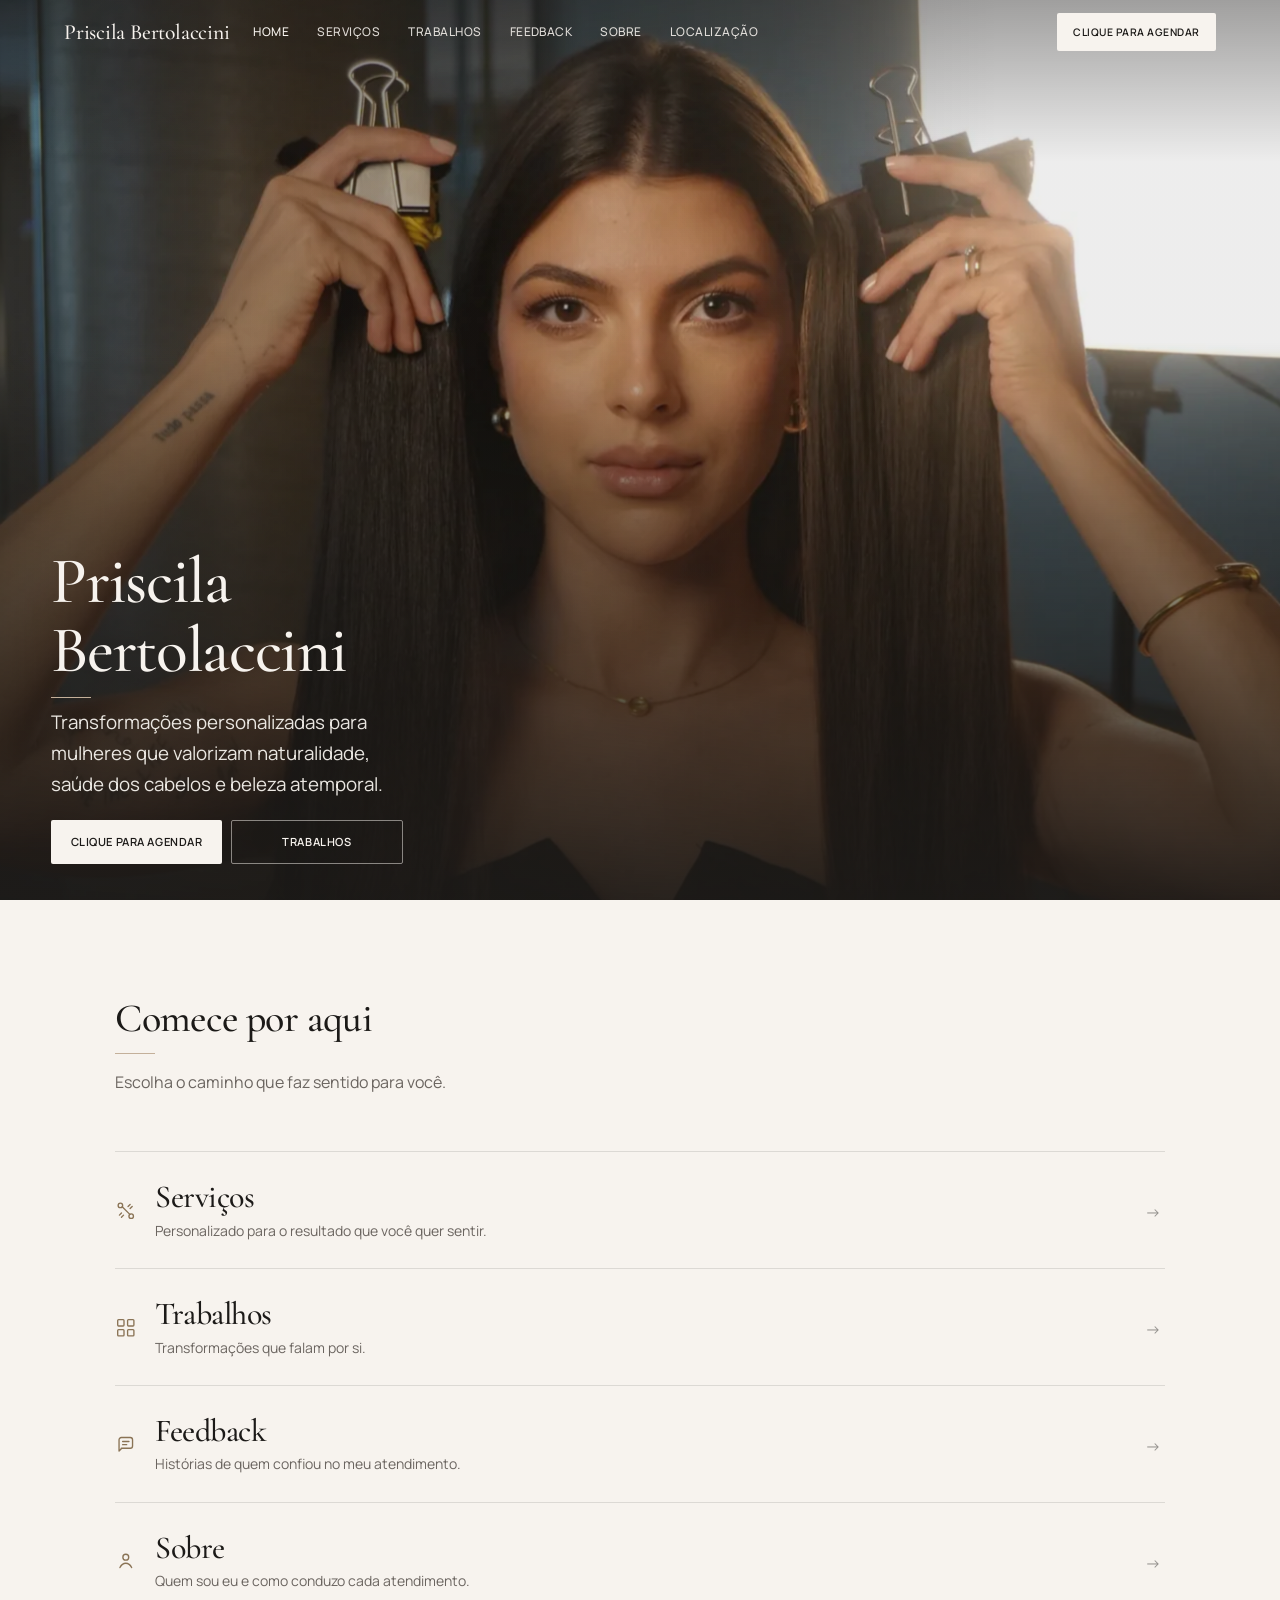
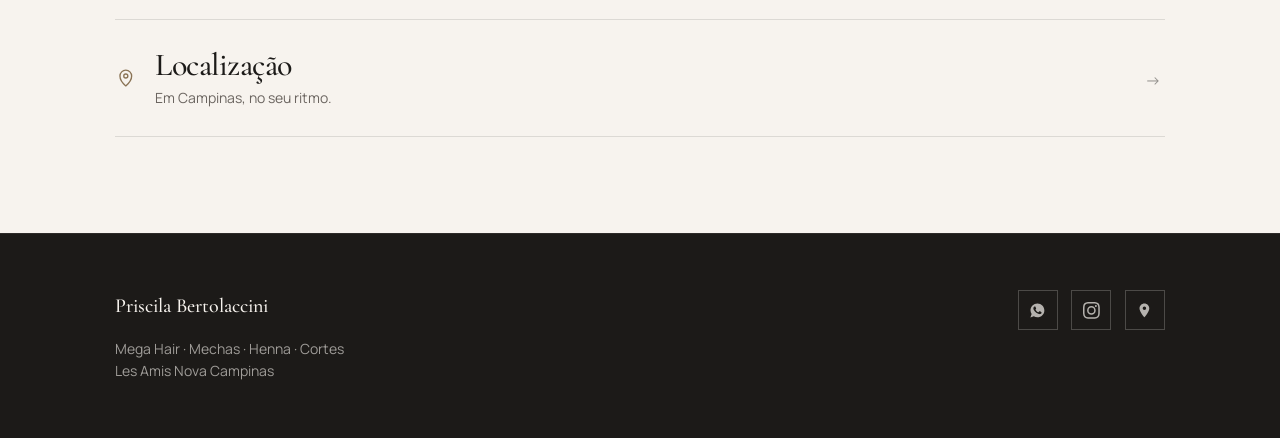
==== index.html @ c40d182e "Set Trabalhos explore blurb to Transformacoes que falam por si. Co-authored-by: Cursor <cursoragent@" ====
<!DOCTYPE html>
<html lang="pt-BR">
<head>
  <meta charset="UTF-8" />
  <meta name="viewport" content="width=device-width, initial-scale=1.0" />
  <meta name="google-site-verification" content="aFSwoDDn1SDVIHru1ryCBOdbux5xeucaDiKM4DLMMjE" />
  <script async src="https://www.googletagmanager.com/gtag/js?id=G-Q21BVTZ1GJ"></script>
  <script>
    window.dataLayer = window.dataLayer || [];
    function gtag(){dataLayer.push(arguments);}
    gtag('js', new Date());
    gtag('config', 'G-Q21BVTZ1GJ');
  </script>
  <script>
    !function(f,b,e,v,n,t,s){if(f.fbq)return;n=f.fbq=function(){n.callMethod?
    n.callMethod.apply(n,arguments):n.queue.push(arguments)};if(!f._fbq)f._fbq=n;
    n.push=n;n.loaded=!0;n.version='2.0';n.queue=[];t=b.createElement(e);t.async=!0;
    t.src=v;s=b.getElementsByTagName(e)[0];s.parentNode.insertBefore(t,s)}(window,document,'script',
    'https://connect.facebook.net/en_US/fbevents.js');
    fbq('init','1248965447324084');fbq('track','PageView');
  </script>
  <noscript><img height="1" width="1" style="display:none" src="https://www.facebook.com/tr?id=1248965447324084&amp;ev=PageView&amp;noscript=1" alt="" /></noscript>
  <title>Priscila Bertolaccini | Mega Hair e Mechas em Campinas</title>
  <meta name="description" content="Especialista em Mega Hair, mechas e camuflagem de branco no Les Amis Nova Campinas. Agende sua avaliação." />
  <link rel="canonical" href="https://pribertolaccini.com.br/" />
  <meta name="theme-color" content="#F7F3EE" />
  <link rel="icon" type="image/webp" href="assets/favicon.webp" />
  <meta property="og:type" content="website" />
  <meta property="og:url" content="https://pribertolaccini.com.br/" />
  <meta property="og:title" content="Priscila Bertolaccini | Mega Hair e Mechas em Campinas" />
  <meta property="og:description" content="Especialista em Mega Hair, mechas e camuflagem de branco no Les Amis Nova Campinas. Agende sua avaliação." />
  <meta property="og:image" content="https://pribertolaccini.com.br/assets/img/hero-mega.webp" />
  <meta name="twitter:card" content="summary_large_image" />
  <meta name="twitter:title" content="Priscila Bertolaccini | Mega Hair e Mechas em Campinas" />
  <meta name="twitter:image" content="https://pribertolaccini.com.br/assets/img/hero-mega.webp" />
  <link rel="preconnect" href="https://fonts.googleapis.com" />
  <link rel="preconnect" href="https://fonts.gstatic.com" crossorigin />
  <link href="https://fonts.googleapis.com/css2?family=Cormorant+Garamond:ital,wght@0,400;0,500;0,600;1,400&amp;family=Manrope:wght@400;500;600&amp;display=swap" rel="stylesheet" />
  <link rel="stylesheet" href="assets/css/site.css?v=1790013357" />
    <script type="application/ld+json">
  {
    "@context": "https://schema.org",
    "@type": "HairSalon",
    "name": "Priscila Bertolaccini",
    "image": "https://pribertolaccini.com.br/assets/img/hero-mega.webp",
    "url": "https://pribertolaccini.com.br/",
    "telephone": "+5535998171030",
    "address": {
      "@type": "PostalAddress",
      "streetAddress": "Les Amis Nova Campinas",
      "addressLocality": "Campinas",
      "addressRegion": "SP",
      "addressCountry": "BR"
    },
    "sameAs": ["https://www.instagram.com/prisbertolaccini/"],
    "hasOfferCatalog": {
      "@type": "OfferCatalog",
      "name": "Serviços",
      "itemListElement": [
        {"@type": "Offer", "itemOffered": {"@type": "Service", "name": "Mega Hair"}},
        {"@type": "Offer", "itemOffered": {"@type": "Service", "name": "Mechas"}},
        {"@type": "Offer", "itemOffered": {"@type": "Service", "name": "Henna e camuflagem de branco"}},
        {"@type": "Offer", "itemOffered": {"@type": "Service", "name": "Cortes"}}
      ]
    }
  }
  </script>
</head>
<body>
  <header class="site-header" data-site-header>
    <div class="site-header__inner">
      <a class="site-header__brand" href="">Priscila Bertolaccini</a>
      <nav class="site-header__nav" aria-label="Principal">
        <a href="" aria-current="page">Home</a>
        <a href="servicos/">Serviços</a>
        <a href="trabalhos/">Trabalhos</a>
        <a href="#feedback">Feedback</a>
        <a href="sobre/">Sobre</a>
        <a href="salao-contato/">Localização</a>
      </nav>
      <div class="site-header__actions">
        <a class="btn btn-primary site-header__cta" href="https://wa.me/5535998171030?text=Ol%C3%A1%20Priscila%2C%20vim%20pelo%20site%20e%20quero%20agendar%20um%20hor%C3%A1rio%20no%20Les%20Amis." data-cta="whatsapp" target="_blank" rel="noopener">Clique para agendar</a>
        <button type="button" class="site-header__toggle" data-nav-toggle aria-expanded="false" aria-controls="nav-drawer" aria-label="Abrir menu">
          <span></span><span></span>
        </button>
      </div>
    </div>
  </header>

  <div class="nav-drawer" id="nav-drawer" data-nav-drawer>
    <div class="nav-drawer__backdrop" data-nav-overlay></div>
    <div class="nav-drawer__panel" role="dialog" aria-label="Menu">
      <button type="button" class="nav-drawer__close" data-nav-overlay aria-label="Fechar menu">
        <span aria-hidden="true"></span>
        <span aria-hidden="true"></span>
      </button>
      <nav class="nav-drawer__list" aria-label="Mobile">
      <a href="" aria-current="page" data-nav-overlay>Home</a>
      <a href="servicos/" data-nav-overlay>Serviços</a>
      <a href="trabalhos/" data-nav-overlay>Trabalhos</a>
      <a href="#feedback" data-nav-overlay>Feedback</a>
      <a href="sobre/" data-nav-overlay>Sobre</a>
      <a href="salao-contato/" data-nav-overlay>Localização</a>
      </nav>
      <div class="nav-drawer__cta">
        <a class="btn btn-primary" href="https://wa.me/5535998171030?text=Ol%C3%A1%20Priscila%2C%20vim%20pelo%20site%20e%20quero%20agendar%20um%20hor%C3%A1rio%20no%20Les%20Amis." data-cta="whatsapp" target="_blank" rel="noopener">Clique para agendar</a>
      </div>
    </div>
  </div>

  <main>

    <section class="hero" data-variant="mega" aria-label="Abertura">
      <div class="hero-media">
        <img src="assets/img/hero-mega.webp" alt="Priscila Bertolaccini com mega hair" width="1333" height="1999" fetchpriority="high" />
      </div>
      <div class="hero-overlay" aria-hidden="true"></div>
      <div class="hero-content">
        <h1 class="brand">Priscila Bertolaccini<span aria-hidden="true"></span></h1>
        <p class="lede">Transformações personalizadas para mulheres que valorizam naturalidade, saúde dos cabelos e beleza atemporal.</p>
        <div class="ctas">
          <a class="btn btn-primary" href="https://wa.me/5535998171030?text=Ol%C3%A1%20Priscila%2C%20vim%20pelo%20site%20e%20quero%20agendar%20um%20hor%C3%A1rio%20no%20Les%20Amis." data-cta="whatsapp" target="_blank" rel="noopener">Clique para agendar</a>
          <a class="btn btn-ghost" href="trabalhos/">Trabalhos</a>
        </div>
      </div>
    </section>

    <section class="section" id="feedback" aria-label="Navegação">
      <div class="container">
        <div class="section-intro reveal">
          <h2>Comece por aqui</h2>
          <span class="brand-rule" aria-hidden="true"></span>
          <p>Escolha o caminho que faz sentido para você.</p>
        </div>
        <nav class="specialties home-nav" aria-label="Seções do site">
          <a class="specialty-row home-nav__row reveal" href="servicos/">
            <span class="home-nav__icon" aria-hidden="true">
              <svg viewBox="0 0 24 24" fill="none" stroke="currentColor" stroke-width="1.5" stroke-linecap="round" stroke-linejoin="round"><circle cx="6" cy="6" r="2.5"/><circle cx="18" cy="18" r="2.5"/><path d="M8 7.5 16.5 16M14.5 7.2l2.3-2.3M16.8 9.5l2.3-2.3M7.2 14.5l-2.3 2.3M9.5 16.8l-2.3 2.3"/></svg>
            </span>
            <div class="specialty-row__main">
              <span class="specialty-row__name">Serviços</span>
              <span class="specialty-row__desc">Personalizado para o resultado que você quer sentir.</span>
            </div>
            <span class="specialty-row__arrow" aria-hidden="true">→</span>
          </a>
          <a class="specialty-row home-nav__row reveal" href="trabalhos/">
            <span class="home-nav__icon" aria-hidden="true">
              <svg viewBox="0 0 24 24" fill="none" stroke="currentColor" stroke-width="1.5" stroke-linecap="round" stroke-linejoin="round"><rect x="3" y="3" width="7" height="7" rx="1"/><rect x="14" y="3" width="7" height="7" rx="1"/><rect x="3" y="14" width="7" height="7" rx="1"/><rect x="14" y="14" width="7" height="7" rx="1"/></svg>
            </span>
            <div class="specialty-row__main">
              <span class="specialty-row__name">Trabalhos</span>
              <span class="specialty-row__desc">Transformações que falam por si.</span>
            </div>
            <span class="specialty-row__arrow" aria-hidden="true">→</span>
          </a>
          <a class="specialty-row home-nav__row reveal" href="#feedback">
            <span class="home-nav__icon" aria-hidden="true">
              <svg viewBox="0 0 24 24" fill="none" stroke="currentColor" stroke-width="1.5" stroke-linecap="round" stroke-linejoin="round"><path d="M7 17.5 4.5 20V7.5A2.5 2.5 0 0 1 7 5h10a2.5 2.5 0 0 1 2.5 2.5v7A2.5 2.5 0 0 1 17 17H7z"/><path d="M8.5 9.5h7M8.5 13h4.5"/></svg>
            </span>
            <div class="specialty-row__main">
              <span class="specialty-row__name">Feedback</span>
              <span class="specialty-row__desc">Histórias de quem confiou no meu atendimento.</span>
            </div>
            <span class="specialty-row__arrow" aria-hidden="true">→</span>
          </a>
          <a class="specialty-row home-nav__row reveal" href="sobre/">
            <span class="home-nav__icon" aria-hidden="true">
              <svg viewBox="0 0 24 24" fill="none" stroke="currentColor" stroke-width="1.5" stroke-linecap="round" stroke-linejoin="round"><circle cx="12" cy="8" r="3.25"/><path d="M5.5 19.5c1.6-3.2 4-4.75 6.5-4.75s4.9 1.55 6.5 4.75"/></svg>
            </span>
            <div class="specialty-row__main">
              <span class="specialty-row__name">Sobre</span>
              <span class="specialty-row__desc">Quem sou eu e como conduzo cada atendimento.</span>
            </div>
            <span class="specialty-row__arrow" aria-hidden="true">→</span>
          </a>
          <a class="specialty-row home-nav__row reveal" href="salao-contato/">
            <span class="home-nav__icon" aria-hidden="true">
              <svg viewBox="0 0 24 24" fill="none" stroke="currentColor" stroke-width="1.5" stroke-linecap="round" stroke-linejoin="round"><path d="M12 21s6.5-5.4 6.5-11A6.5 6.5 0 0 0 5.5 10c0 5.6 6.5 11 6.5 11z"/><circle cx="12" cy="10" r="2.25"/></svg>
            </span>
            <div class="specialty-row__main">
              <span class="specialty-row__name">Localização</span>
              <span class="specialty-row__desc">Em Campinas, no seu ritmo.</span>
            </div>
            <span class="specialty-row__arrow" aria-hidden="true">→</span>
          </a>
        </nav>
      </div>
    </section>

  </main>

  <footer class="site-footer">
    <div class="container site-footer__inner">
      <div>
        <p class="site-footer__brand">Priscila Bertolaccini</p>
        <p class="site-footer__meta">Mega Hair · Mechas · Henna · Cortes<br />Les Amis Nova Campinas</p>
      </div>
      <div class="site-footer__links">
        <a class="site-footer__icon" href="https://wa.me/5535998171030?text=Ol%C3%A1%20Priscila%2C%20vim%20pelo%20site%20e%20quero%20agendar%20um%20hor%C3%A1rio%20no%20Les%20Amis." data-cta="whatsapp" target="_blank" rel="noopener" aria-label="WhatsApp">
          <svg viewBox="0 0 24 24" aria-hidden="true" focusable="false"><path fill="currentColor" d="M12.04 2C6.58 2 2.15 6.4 2.15 11.84c0 1.99.58 3.84 1.6 5.42L2 22l4.9-1.58a9.9 9.9 0 0 0 5.14 1.42h.01c5.46 0 9.89-4.4 9.89-9.84C21.94 6.4 17.5 2 12.04 2zm5.78 13.99c-.24.68-1.4 1.25-1.93 1.33-.5.08-1.13.11-1.82-.11-.42-.14-.96-.31-1.66-.61-2.92-1.26-4.82-4.2-4.97-4.39-.14-.2-1.18-1.57-1.18-3 0-1.42.74-2.12 1.01-2.41.26-.29.57-.36.76-.36h.55c.17 0 .41-.07.64.49.24.58.82 2 .89 2.14.07.14.12.31.02.5-.1.2-.14.32-.28.49-.14.17-.3.38-.42.51-.14.14-.29.29-.12.56.17.28.74 1.22 1.59 1.98 1.1.98 2.02 1.28 2.3 1.42.28.14.45.12.61-.07.17-.2.71-.82.9-1.1.19-.28.38-.23.64-.14.26.1 1.66.78 1.95.92.28.14.47.21.54.33.07.12.07.68-.17 1.36z"/></svg>
        </a>
        <a class="site-footer__icon" href="https://www.instagram.com/prisbertolaccini/" target="_blank" rel="noopener" aria-label="Instagram">
          <svg viewBox="0 0 24 24" aria-hidden="true" focusable="false"><path fill="currentColor" d="M12 2.16c3.2 0 3.58.01 4.85.07 3.25.15 4.77 1.69 4.92 4.92.06 1.27.07 1.65.07 4.85s-.01 3.58-.07 4.85c-.15 3.23-1.66 4.77-4.92 4.92-1.27.06-1.65.07-4.85.07s-3.58-.01-4.85-.07c-3.26-.15-4.77-1.7-4.92-4.92-.06-1.27-.07-1.65-.07-4.85s.01-3.58.07-4.85C2.38 3.92 3.9 2.38 7.15 2.23 8.42 2.17 8.8 2.16 12 2.16M12 0C8.74 0 8.33.01 7.05.07 2.7.27.27 2.69.07 7.05.01 8.33 0 8.74 0 12s.01 3.67.07 4.95c.2 4.36 2.62 6.78 6.98 6.98C8.33 23.99 8.74 24 12 24s3.67-.01 4.95-.07c4.35-.2 6.78-2.62 6.98-6.98.06-1.28.07-1.69.07-4.95s-.01-3.67-.07-4.95C23.73 2.7 21.31.27 16.95.07 15.67.01 15.26 0 12 0zm0 5.84A6.16 6.16 0 1 0 18.16 12 6.16 6.16 0 0 0 12 5.84zM12 16a4 4 0 1 1 4-4 4 4 0 0 1-4 4zm6.41-11.85a1.44 1.44 0 1 0 1.44 1.44 1.44 1.44 0 0 0-1.44-1.44z"/></svg>
        </a>
        <a class="site-footer__icon" href="https://www.google.com/maps/search/?api=1&query=Rua+Augusto+C%C3%A9sar+de+Andrade,+364,+Nova+Campinas,+Campinas,+SP" target="_blank" rel="noopener" data-cta="maps" aria-label="Como chegar">
          <svg viewBox="0 0 24 24" aria-hidden="true" focusable="false"><path fill="currentColor" d="M12 2C8.13 2 5 5.13 5 9c0 5.25 7 13 7 13s7-7.75 7-13c0-3.87-3.13-7-7-7zm0 9.5A2.5 2.5 0 1 1 14.5 9 2.5 2.5 0 0 1 12 11.5z"/></svg>
        </a>
      </div>
    </div>
  </footer>

  <div class="sticky-cta" data-sticky-cta>
    <a class="btn btn-primary" href="https://wa.me/5535998171030?text=Ol%C3%A1%20Priscila%2C%20vim%20pelo%20site%20e%20quero%20agendar%20um%20hor%C3%A1rio%20no%20Les%20Amis." data-cta="whatsapp" target="_blank" rel="noopener">Clique para agendar</a>
  </div>
  <script src="assets/js/site.js?v=1790013357" defer></script>
</body>
</html>
---- assets/css/site.css ----
/* ==========================================================================
   Priscila Bertolaccini · Quiet luxury salon
   ========================================================================== */

:root {
  --color-bg: #F7F3EE;
  --color-bg-elevated: #FFFCF8;
  --color-bg-dark: #1C1A18;
  --color-text: #1C1A18;
  --color-text-muted: #6B6560;
  --color-text-on-dark: #F7F3EE;
  --color-accent: #8A7355;
  --color-accent-soft: #C4B09A;
  --color-line: rgba(28, 26, 24, 0.12);
  --color-cta: #1C1A18;
  --color-cta-text: #F7F3EE;
  --font-display: "Cormorant Garamond", Georgia, serif;
  --font-body: "Manrope", system-ui, sans-serif;
  --text-hero: clamp(2.5rem, 7vw, 4.1rem);
  --text-h2: clamp(1.75rem, 3.5vw, 2.5rem);
  --text-body: clamp(1rem, 1.2vw, 1.125rem);
  --text-small: 0.875rem;
  --page-pad: clamp(1.25rem, 4vw, 3.5rem);
  --max-width: 72rem;
  --ease-out: cubic-bezier(0.22, 1, 0.36, 1);
  --dur-1: 400ms;
  --dur-2: 800ms;
  --header-h: 4rem;
  --radius-sm: 2px;
}

*,
*::before,
*::after {
  box-sizing: border-box;
  margin: 0;
  padding: 0;
}

html {
  scroll-behavior: smooth;
  -webkit-text-size-adjust: 100%;
}

body {
  font-family: var(--font-body);
  font-size: var(--text-body);
  font-weight: 400;
  line-height: 1.6;
  color: var(--color-text);
  background: var(--color-bg);
  -webkit-font-smoothing: antialiased;
  -moz-osx-font-smoothing: grayscale;
}

img,
video {
  display: block;
  max-width: 100%;
  height: auto;
}

a {
  color: inherit;
  text-decoration: none;
}

button {
  font: inherit;
  color: inherit;
  background: none;
  border: none;
  cursor: pointer;
}

ul,
ol {
  list-style: none;
}

h1,
h2,
h3,
h4 {
  font-family: var(--font-display);
  font-weight: 500;
  line-height: 1.12;
  letter-spacing: -0.015em;
}

h1 {
  font-size: var(--text-hero);
}

h2 {
  font-size: var(--text-h2);
}

h3 {
  font-size: clamp(1.35rem, 2.5vw, 1.75rem);
}

p + p {
  margin-top: 1rem;
}

/* --------------------------------------------------------------------------
   Utilities
   -------------------------------------------------------------------------- */

.container {
  width: min(100%, var(--max-width));
  margin-inline: auto;
  padding-inline: var(--page-pad);
}

.sr-only {
  position: absolute;
  width: 1px;
  height: 1px;
  padding: 0;
  margin: -1px;
  overflow: hidden;
  clip: rect(0, 0, 0, 0);
  white-space: nowrap;
  border: 0;
}

/* --------------------------------------------------------------------------
   Buttons
   -------------------------------------------------------------------------- */

.btn {
  display: inline-flex;
  align-items: center;
  justify-content: center;
  gap: 0.4rem;
  min-height: 2.75rem;
  padding: 0.7rem 1.25rem;
  font-family: var(--font-body);
  font-size: 0.7rem;
  font-weight: 600;
  letter-spacing: 0.05em;
  text-transform: uppercase;
  text-decoration: none;
  border: none;
  border-radius: var(--radius-sm);
  cursor: pointer;
  white-space: nowrap;
  transition:
    background var(--dur-1) var(--ease-out),
    color var(--dur-1) var(--ease-out),
    border-color var(--dur-1) var(--ease-out);
}

.btn-primary {
  background: var(--color-text-on-dark);
  color: var(--color-bg-dark);
}

.btn-primary:hover {
  background: var(--color-accent-soft);
}

.btn-ghost {
  background: transparent;
  color: var(--color-text-on-dark);
  border: 1px solid rgba(247, 243, 238, 0.5);
}

.btn-ghost:hover {
  border-color: var(--color-text-on-dark);
}

.btn-dark {
  background: var(--color-cta);
  color: var(--color-cta-text);
}

.btn-dark:hover {
  background: #3A3530;
}

/* --------------------------------------------------------------------------
   Site header
   -------------------------------------------------------------------------- */

.site-header {
  position: fixed;
  top: 0;
  left: 0;
  right: 0;
  z-index: 100;
  height: var(--header-h);
  display: flex;
  align-items: center;
  padding-inline: var(--page-pad);
  color: var(--color-text-on-dark);
  background: transparent;
  transition:
    background var(--dur-1) var(--ease-out),
    color var(--dur-1) var(--ease-out),
    border-color var(--dur-1) var(--ease-out);
}

.site-header__inner {
  display: flex;
  align-items: center;
  justify-content: space-between;
  width: min(100%, var(--max-width));
  margin-inline: auto;
  gap: 1.5rem;
}

.site-header__brand {
  font-family: var(--font-display);
  font-size: clamp(1.05rem, 2.2vw, 1.35rem);
  font-weight: 500;
  letter-spacing: -0.01em;
  white-space: nowrap;
  flex-shrink: 0;
}

.site-header__nav {
  display: none;
  align-items: center;
  gap: clamp(1rem, 2.5vw, 1.75rem);
}

.site-header__nav a {
  font-size: 0.75rem;
  font-weight: 500;
  letter-spacing: 0.04em;
  text-transform: uppercase;
  opacity: 0.88;
  transition: opacity var(--dur-1) var(--ease-out);
}

.site-header__nav a:hover,
.site-header__nav a[aria-current="page"] {
  opacity: 1;
}

.site-header__actions {
  display: flex;
  align-items: center;
  gap: 0.75rem;
  margin-left: auto;
}

.site-header__cta {
  display: none;
}

.site-header__cta.btn {
  min-height: 2.35rem;
  padding: 0.5rem 1rem;
  font-size: 0.65rem;
}

.site-header__toggle {
  display: flex;
  flex-direction: column;
  justify-content: center;
  gap: 5px;
  width: 2rem;
  height: 2rem;
  padding: 0;
}

.site-header__toggle span {
  display: block;
  width: 100%;
  height: 1px;
  background: currentColor;
  transition: transform var(--dur-1) var(--ease-out), opacity var(--dur-1) var(--ease-out);
}

.site-header.is-scrolled,
.site-header.is-solid {
  color: var(--color-text);
  background: var(--color-bg-elevated);
  border-bottom: 1px solid var(--color-line);
}

.site-header.is-scrolled .btn-ghost,
.site-header.is-solid .btn-ghost {
  color: var(--color-text);
  border-color: var(--color-line);
}

.site-header.is-scrolled .btn-ghost:hover,
.site-header.is-solid .btn-ghost:hover {
  border-color: var(--color-text);
}

.site-header.is-scrolled .btn-primary,
.site-header.is-solid .btn-primary {
  background: var(--color-cta);
  color: var(--color-cta-text);
}

.site-header.is-scrolled .btn-primary:hover,
.site-header.is-solid .btn-primary:hover {
  background: #3A3530;
}

@media (min-width: 901px) {
  .site-header__nav {
    display: flex;
  }

  .site-header__cta {
    display: inline-flex;
  }

  .site-header__toggle {
    display: none;
  }
}

/* --------------------------------------------------------------------------
   Nav drawer (mobile)
   -------------------------------------------------------------------------- */

.nav-drawer {
  position: fixed;
  inset: 0;
  z-index: 200;
  visibility: hidden;
  pointer-events: none;
}

.nav-drawer.is-open {
  visibility: visible;
  pointer-events: auto;
}

.nav-drawer__backdrop {
  position: absolute;
  inset: 0;
  background: rgba(28, 26, 24, 0.45);
  opacity: 0;
  transition: opacity var(--dur-1) var(--ease-out);
}

.nav-drawer.is-open .nav-drawer__backdrop {
  opacity: 1;
}

.nav-drawer__panel {
  position: absolute;
  top: 0;
  right: 0;
  width: min(100%, 20rem);
  height: 100%;
  display: flex;
  flex-direction: column;
  padding: calc(var(--header-h) + 1.5rem) var(--page-pad) 2rem;
  background: var(--color-bg-elevated);
  transform: translateX(100%);
  transition: transform var(--dur-1) var(--ease-out);
}

.nav-drawer.is-open .nav-drawer__panel {
  transform: translateX(0);
}

.nav-drawer__close {
  position: absolute;
  top: 1.1rem;
  right: var(--page-pad);
  width: 2.5rem;
  height: 2.5rem;
  display: flex;
  align-items: center;
  justify-content: center;
  border: 1px solid var(--color-line);
  transition:
    border-color var(--dur-1) var(--ease-out),
    background var(--dur-1) var(--ease-out);
}

.nav-drawer__close:hover {
  border-color: var(--color-text);
  background: var(--color-bg);
}

.nav-drawer__close span {
  position: absolute;
  width: 0.95rem;
  height: 1px;
  background: var(--color-text);
}

.nav-drawer__close span:first-child {
  transform: rotate(45deg);
}

.nav-drawer__close span:last-child {
  transform: rotate(-45deg);
}

.nav-drawer__list {
  display: flex;
  flex-direction: column;
  gap: 0.25rem;
  flex: 1;
}

.nav-drawer__list a {
  display: block;
  padding: 0.85rem 0;
  font-family: var(--font-display);
  font-size: 1.35rem;
  font-weight: 500;
  border-bottom: 1px solid var(--color-line);
}

.nav-drawer__cta {
  margin-top: 1.5rem;
}

.nav-drawer__cta .btn {
  width: 100%;
}

/* --------------------------------------------------------------------------
   Hero (home)
   -------------------------------------------------------------------------- */

.hero {
  position: relative;
  min-height: 100dvh;
  display: grid;
  align-items: end;
  overflow: hidden;
  color: var(--color-text-on-dark);
  text-align: left;
}

.hero-media {
  position: absolute;
  inset: 0;
  z-index: 0;
}

.hero-media img,
.hero-media video {
  width: 100%;
  height: 100%;
  object-fit: cover;
  object-position: center 22%;
  animation: hero-ken 14s var(--ease-out) forwards;
}

.hero[data-variant="acao"] .hero-media img,
.hero[data-variant="acao"] .hero-media video {
  object-position: center 28%;
}

.hero-overlay {
  position: absolute;
  inset: 0;
  z-index: 1;
  background:
    linear-gradient(
      180deg,
      rgba(28, 26, 24, 0.42) 0%,
      rgba(28, 26, 24, 0.08) 18%,
      rgba(28, 26, 24, 0.08) 38%,
      rgba(28, 26, 24, 0.45) 58%,
      rgba(28, 26, 24, 0.92) 100%
    ),
    linear-gradient(
      90deg,
      rgba(28, 26, 24, 0.5) 0%,
      rgba(28, 26, 24, 0.18) 48%,
      transparent 78%
    );
}

.hero-content {
  position: relative;
  z-index: 2;
  width: min(100%, 36rem);
  padding: var(--page-pad);
  padding-bottom: clamp(1.25rem, 4vh, 2.5rem);
  display: flex;
  flex-direction: column;
  align-items: flex-start;
  animation: hero-rise 0.9s var(--ease-out) both;
}

h1.brand {
  font-family: var(--font-display);
  font-size: var(--text-hero);
  font-weight: 500;
  line-height: 1.05;
  letter-spacing: -0.02em;
  margin-bottom: 0.55rem;
}

h1.brand span,
.brand-rule {
  display: block;
  width: 2.5rem;
  height: 1px;
  background: var(--color-accent-soft);
  margin-top: 0.75rem;
}

.hero .lede {
  font-size: clamp(1.02rem, 3.1vw, 1.175rem);
  line-height: 1.65;
  color: rgba(247, 243, 238, 0.94);
  max-width: 32ch;
  margin: 0 0 1.25rem;
  font-weight: 400;
}

.hero .ctas {
  display: flex;
  flex-wrap: nowrap;
  gap: 0.55rem;
  width: 100%;
  max-width: 22rem;
}

.hero .ctas .btn {
  flex: 1 1 0;
  padding: 0.7rem 0.75rem;
}

@media (max-width: 900px) {
  /* Brand + lede above sticky; hero CTAs hidden (sticky covers agendar) */
  .hero {
    min-height: 100dvh;
    align-items: end;
  }

  .hero-media img,
  .hero-media video {
    object-position: center 12%;
  }

  .hero[data-variant="acao"] .hero-media img,
  .hero[data-variant="acao"] .hero-media video {
    object-position: center 18%;
  }

  .hero-content {
    position: relative;
    width: 100%;
    max-width: none;
    padding: 0 1.1rem calc(1.15rem + 4.5rem + env(safe-area-inset-bottom));
    justify-content: flex-end;
  }

  h1.brand {
    font-size: clamp(1.95rem, 8vw, 2.4rem);
    margin-bottom: 0.45rem;
  }

  h1.brand span,
  .brand-rule {
    width: 2rem;
    margin-top: 0.55rem;
  }

  .hero .lede {
    font-size: 0.92rem;
    line-height: 1.5;
    max-width: 36ch;
    margin-bottom: 0;
  }

  .hero .ctas {
    display: none;
  }
}

/* --------------------------------------------------------------------------
   Page hero (inner pages)
   -------------------------------------------------------------------------- */

.page-hero {
  position: relative;
  min-height: clamp(28rem, 72vh, 38rem);
  display: grid;
  align-items: end;
  overflow: hidden;
  color: var(--color-text-on-dark);
  text-align: left;
}

.page-hero .hero-media img,
.page-hero .hero-media video {
  object-position: center center;
  animation: none;
}

.page-hero .hero-overlay {
  background:
    linear-gradient(
      180deg,
      rgba(28, 26, 24, 0.05) 0%,
      rgba(28, 26, 24, 0.35) 55%,
      rgba(28, 26, 24, 0.88) 100%
    ),
    linear-gradient(
      90deg,
      rgba(28, 26, 24, 0.42) 0%,
      rgba(28, 26, 24, 0.12) 50%,
      transparent 75%
    );
}

.page-hero .hero-content {
  width: min(100%, 42rem);
  padding-top: calc(var(--header-h) + 2rem);
  animation: none;
}

.page-hero h1 {
  font-size: clamp(2rem, 5.5vw, 3.25rem);
  margin-bottom: 0.5rem;
}

.page-hero .lede {
  font-size: clamp(0.95rem, 2.5vw, 1.1rem);
  line-height: 1.6;
  color: rgba(247, 243, 238, 0.9);
  max-width: 38ch;
  margin-bottom: 1.25rem;
}

.page-hero--compact {
  min-height: clamp(22rem, 55vh, 30rem);
}

.page-hero--text-only {
  min-height: auto;
  padding-block: calc(var(--header-h) + 3rem) 3rem;
  background: var(--color-bg-dark);
  color: var(--color-text-on-dark);
}

.page-hero--text-only .hero-overlay,
.page-hero--text-only .hero-media {
  display: none;
}

@media (max-width: 700px) {
  .page-hero .hero-content {
    position: absolute;
    left: 0;
    right: 0;
    top: 69%;
    bottom: 0;
    width: 100%;
    max-width: none;
    padding: 0 1.1rem 1.15rem;
    padding-top: 0;
  }

  .page-hero--text-only .hero-content {
    position: relative;
    top: auto;
    bottom: auto;
    padding: calc(var(--header-h) + 2rem) 1.1rem 2rem;
  }
}

/* --------------------------------------------------------------------------
   Sections
   -------------------------------------------------------------------------- */

.section {
  padding-block: clamp(3.5rem, 8vw, 6rem);
}

.section--flush .results-grid,
.section--flush .gallery {
  width: 100%;
}

.section-dark {
  background: var(--color-bg-dark);
  color: var(--color-text-on-dark);
}

.section-dark .section-intro p {
  color: rgba(247, 243, 238, 0.72);
}

.section-intro {
  margin-bottom: clamp(2rem, 5vw, 3.5rem);
  max-width: 36rem;
}

.section-intro h2 {
  margin-bottom: 0.75rem;
}

.section-intro p {
  color: var(--color-text-muted);
  max-width: 42ch;
}

.section-intro .brand-rule {
  margin-bottom: 1rem;
}

.section-dark .section-intro .brand-rule {
  background: var(--color-accent-soft);
}

/* --------------------------------------------------------------------------
   Specialties
   -------------------------------------------------------------------------- */

.specialties {
  display: flex;
  flex-direction: column;
}

.specialty-row {
  display: grid;
  grid-template-columns: 1fr auto;
  align-items: center;
  gap: 1rem 2rem;
  padding-block: clamp(1.15rem, 3vw, 1.65rem);
  border-bottom: 1px solid var(--color-line);
  transition: color var(--dur-1) var(--ease-out);
}

.specialty-row:first-child {
  border-top: 1px solid var(--color-line);
}

.specialty-row__main {
  display: flex;
  flex-direction: column;
  gap: 0.35rem;
  min-width: 0;
}

.specialty-row__name {
  font-family: var(--font-display);
  font-size: clamp(1.5rem, 3vw, 2rem);
  font-weight: 500;
  line-height: 1.1;
  letter-spacing: -0.015em;
}

.specialty-row__desc {
  font-size: var(--text-small);
  color: var(--color-text-muted);
  max-width: 40ch;
}

.specialty-row__arrow {
  flex-shrink: 0;
  width: 1.25rem;
  height: 1.25rem;
  opacity: 0.45;
  transition:
    transform var(--dur-1) var(--ease-out),
    opacity var(--dur-1) var(--ease-out);
}

.specialty-row:hover .specialty-row__name {
  color: var(--color-accent);
}

.specialty-row:hover .specialty-row__arrow {
  opacity: 1;
  transform: translateX(3px);
}

.home-nav__row {
  grid-template-columns: auto 1fr auto;
  gap: 1rem 1.15rem;
}

.home-nav__icon {
  display: inline-flex;
  align-items: center;
  justify-content: center;
  width: 1.35rem;
  height: 1.35rem;
  color: var(--color-accent);
  flex-shrink: 0;
}

.home-nav__icon svg {
  width: 100%;
  height: 100%;
  display: block;
}

.section-dark .specialty-row {
  border-color: rgba(247, 243, 238, 0.12);
}

.section-dark .specialty-row__desc {
  color: rgba(247, 243, 238, 0.65);
}

.section-dark .specialty-row:hover .specialty-row__name {
  color: var(--color-accent-soft);
}

/* --------------------------------------------------------------------------
   Results grid
   -------------------------------------------------------------------------- */

.results-grid {
  display: grid;
  grid-template-columns: 2fr 1fr;
  gap: 0.35rem;
  width: 100%;
  margin: 0;
  padding: 0;
}

.results-grid__item {
  position: relative;
  overflow: hidden;
  aspect-ratio: 4 / 5;
}

.results-grid__item--wide {
  grid-row: span 2;
  aspect-ratio: auto;
  min-height: 100%;
}

.results-grid__item img,
.results-grid__item video {
  width: 100%;
  height: 100%;
  object-fit: cover;
}

@media (max-width: 700px) {
  .results-grid {
    grid-template-columns: 1fr;
    gap: 0.25rem;
  }

  .results-grid__item,
  .results-grid__item--wide {
    grid-row: auto;
    aspect-ratio: 4 / 5;
    min-height: auto;
  }
}

/* --------------------------------------------------------------------------
   Split
   -------------------------------------------------------------------------- */

.split {
  display: grid;
  grid-template-columns: 1fr 1fr;
  gap: clamp(2rem, 5vw, 4rem);
  align-items: center;
}

.split--reverse {
  direction: rtl;
}

.split--reverse > * {
  direction: ltr;
}

.split__media {
  overflow: hidden;
}

.split__media img,
.split__media video {
  width: 100%;
  aspect-ratio: 4 / 5;
  object-fit: cover;
}

.split__content {
  padding-inline: var(--page-pad);
}

.split__content h2 {
  margin-bottom: 1rem;
}

.split__content p {
  color: var(--color-text-muted);
  max-width: 42ch;
}

.split__content .btn {
  margin-top: 1.5rem;
}

.section-dark .split__content p {
  color: rgba(247, 243, 238, 0.72);
}

/* --------------------------------------------------------------------------
   Contact actions (salão)
   -------------------------------------------------------------------------- */

.contact-actions {
  display: flex;
  flex-direction: column;
  margin-top: 1.85rem;
  max-width: 28rem;
  border-top: 1px solid var(--color-line);
}

.contact-action {
  display: flex;
  align-items: center;
  gap: 1rem;
  padding: 1.05rem 0;
  border-bottom: 1px solid var(--color-line);
  color: var(--color-text);
  transition:
    color var(--dur-1) var(--ease-out),
    background var(--dur-1) var(--ease-out);
}

.contact-action__icon {
  display: inline-flex;
  align-items: center;
  justify-content: center;
  width: 2.35rem;
  height: 2.35rem;
  flex-shrink: 0;
  border: 1px solid var(--color-line);
  color: var(--color-text);
  transition:
    border-color var(--dur-1) var(--ease-out),
    background var(--dur-1) var(--ease-out),
    color var(--dur-1) var(--ease-out);
}

.contact-action__icon svg {
  width: 1rem;
  height: 1rem;
  display: block;
}

.contact-action__body {
  display: flex;
  flex-direction: column;
  gap: 0.15rem;
  min-width: 0;
}

.contact-action__label {
  font-size: 0.72rem;
  font-weight: 600;
  letter-spacing: 0.06em;
  text-transform: uppercase;
}

.contact-action__meta {
  font-size: 0.88rem;
  color: var(--color-text-muted);
  line-height: 1.35;
}

.contact-action:hover {
  color: var(--color-text);
}

.contact-action:hover .contact-action__icon {
  border-color: var(--color-text);
  background: var(--color-text);
  color: var(--color-bg);
}

.contact-action:hover .contact-action__meta {
  color: var(--color-text);
}

.contact-action--whatsapp .contact-action__icon {
  background: var(--color-text);
  border-color: var(--color-text);
  color: var(--color-bg);
}

.contact-action--whatsapp:hover .contact-action__icon {
  background: var(--color-accent);
  border-color: var(--color-accent);
  color: var(--color-bg-dark);
}

@media (max-width: 768px) {
  .split {
    grid-template-columns: 1fr;
    gap: 1.75rem;
  }

  .split--reverse {
    direction: ltr;
  }

  .split__content {
    padding-bottom: 0.25rem;
  }
}

@media (min-width: 769px) {
  .split__content {
    padding-block: clamp(1.5rem, 3vw, 2.5rem);
  }
}

/* --------------------------------------------------------------------------
   Gallery
   -------------------------------------------------------------------------- */

.gallery {
  display: grid;
  grid-template-columns: repeat(3, 1fr);
  gap: 0.35rem;
}

.gallery--feed {
  width: 100%;
  margin: 0;
  padding: 0;
  gap: 0.25rem;
  grid-template-columns: repeat(2, 1fr);
}

.gallery--feed .gallery__item {
  aspect-ratio: 3 / 4;
}

.gallery__item {
  position: relative;
  overflow: hidden;
  aspect-ratio: 1;
}

.gallery__item img,
.gallery__item video {
  width: 100%;
  height: 100%;
  object-fit: cover;
  transition: transform var(--dur-2) var(--ease-out);
}

.gallery__item:hover img,
.gallery__item:hover video {
  transform: scale(1.03);
}

@media (min-width: 900px) {
  .gallery--feed {
    grid-template-columns: repeat(3, 1fr);
  }
}

@media (max-width: 768px) {
  .gallery:not(.gallery--feed) {
    grid-template-columns: repeat(2, 1fr);
    gap: 0.25rem;
  }
}

/* --------------------------------------------------------------------------
   Filters (trabalhos)
   -------------------------------------------------------------------------- */

.filters {
  display: flex;
  flex-wrap: wrap;
  gap: 0.5rem 1.5rem;
  margin-bottom: clamp(1.5rem, 4vw, 2.5rem);
  padding-bottom: 1rem;
  border-bottom: 1px solid var(--color-line);
}

.filters button,
.filters a {
  font-size: 0.75rem;
  font-weight: 500;
  letter-spacing: 0.04em;
  text-transform: uppercase;
  color: var(--color-text-muted);
  padding: 0.25rem 0;
  border-bottom: 1px solid transparent;
  transition:
    color var(--dur-1) var(--ease-out),
    border-color var(--dur-1) var(--ease-out);
}

.filters button:hover,
.filters a:hover,
.filters button[aria-pressed="true"],
.filters a[aria-current="true"] {
  color: var(--color-text);
  border-bottom-color: var(--color-accent);
}

/* --------------------------------------------------------------------------
   CTA band
   -------------------------------------------------------------------------- */

.cta-band {
  padding-block: clamp(3rem, 7vw, 5rem);
  background: var(--color-bg-dark);
  color: var(--color-text-on-dark);
  text-align: left;
}

.cta-band__inner {
  display: flex;
  flex-wrap: wrap;
  align-items: center;
  justify-content: space-between;
  gap: 1.5rem 2rem;
}

.cta-band h2 {
  font-size: clamp(1.75rem, 4vw, 2.75rem);
  max-width: 18ch;
}

.cta-band p {
  color: rgba(247, 243, 238, 0.72);
  max-width: 36ch;
  margin-top: 0.5rem;
}

.cta-band .btn-primary {
  background: var(--color-text-on-dark);
  color: var(--color-bg-dark);
}

.cta-band .btn-primary:hover {
  background: var(--color-accent-soft);
}

.feedback-close {
  margin-top: clamp(2rem, 5vw, 3rem);
  max-width: 36rem;
}

.feedback-close p {
  color: var(--color-text-muted);
  line-height: 1.65;
  margin-top: 0.85rem;
}

.feedback-close p:first-child {
  margin-top: 0;
  color: var(--color-text);
  font-family: var(--font-display);
  font-size: clamp(1.35rem, 2.8vw, 1.75rem);
  line-height: 1.3;
}

.feedback-close .btn {
  margin-top: 1.75rem;
}

.prose {
  max-width: 40rem;
}

.prose p {
  color: var(--color-text-muted);
  line-height: 1.75;
  margin-top: 1.15rem;
  font-size: clamp(1rem, 1.15vw, 1.075rem);
}

.prose p:first-child {
  margin-top: 0;
}

.prose-emphasis {
  font-family: var(--font-display);
  font-size: clamp(1.25rem, 2.5vw, 1.6rem);
  color: var(--color-text) !important;
  line-height: 1.35;
}

.service-kicker {
  font-size: 0.72rem;
  font-weight: 600;
  letter-spacing: 0.08em;
  text-transform: uppercase;
  color: var(--color-accent);
  margin-bottom: 0.65rem;
}

.section-dark .service-kicker {
  color: var(--color-accent-soft);
}

.service-list {
  list-style: none;
  margin: 1.5rem 0 1.75rem;
  max-width: 36rem;
}

.service-list li {
  position: relative;
  padding: 0.7rem 0 0.7rem 1.1rem;
  border-bottom: 1px solid var(--color-line);
  color: var(--color-text-muted);
  font-size: 0.98rem;
}

.service-list li::before {
  content: "";
  position: absolute;
  left: 0;
  top: 1.15rem;
  width: 0.4rem;
  height: 1px;
  background: var(--color-accent);
}

.section-dark .service-list li {
  border-color: rgba(247, 243, 238, 0.12);
  color: rgba(247, 243, 238, 0.78);
}

.section-dark .service-list li::before {
  background: var(--color-accent-soft);
}

.service-subblock {
  margin-top: clamp(2.5rem, 5vw, 3.5rem);
  max-width: 40rem;
}

.service-subblock h3 {
  margin-bottom: 0.75rem;
}

.service-subblock h4 {
  font-family: var(--font-display);
  font-size: 1.25rem;
  font-weight: 500;
  margin-top: 1.5rem;
  margin-bottom: 0.5rem;
}

.service-subblock p {
  color: var(--color-text-muted);
  line-height: 1.65;
  margin-top: 0.85rem;
}

.section-dark .service-subblock p {
  color: rgba(247, 243, 238, 0.72);
}

.service-gallery {
  margin-top: clamp(2rem, 4vw, 3rem);
}

.service-block .btn {
  margin-top: 0.5rem;
}

.service-block .section-intro {
  margin-bottom: 0;
}

.location-chip {
  display: inline-flex;
  align-items: center;
  gap: 0.55rem;
  margin-top: 1.5rem;
  font-size: 0.92rem;
  font-weight: 500;
  color: var(--color-text);
}

.location-chip__icon {
  display: inline-flex;
  width: 1rem;
  height: 1rem;
  color: var(--color-accent);
}

.location-chip__icon svg {
  width: 100%;
  height: 100%;
  display: block;
}

.location-address {
  margin-top: 1.5rem;
  padding-top: 1.25rem;
  border-top: 1px solid var(--color-line);
}

.location-address__label {
  font-size: 0.72rem;
  font-weight: 600;
  letter-spacing: 0.06em;
  text-transform: uppercase;
  color: var(--color-text-muted);
  margin-bottom: 0.45rem;
}

.location-address p {
  color: var(--color-text);
  line-height: 1.55;
}

.location-ctas {
  display: flex;
  flex-wrap: wrap;
  gap: 0.55rem;
  margin-top: 1.5rem;
}

.location-ctas .btn {
  margin-top: 0;
}

.section-dark .location-ctas .btn-ghost {
  color: var(--color-text-on-dark);
  border-color: rgba(247, 243, 238, 0.45);
}

.section-dark .location-ctas .btn-primary {
  background: var(--color-text-on-dark);
  color: var(--color-bg-dark);
}

.location-closing {
  margin-top: 1.75rem;
  font-family: var(--font-display);
  font-size: clamp(1.25rem, 2.5vw, 1.55rem);
  color: var(--color-text-on-dark);
  line-height: 1.35;
}

html {
  scroll-padding-top: calc(var(--header-h) + 0.75rem);
}

/* --------------------------------------------------------------------------
   Site footer
   -------------------------------------------------------------------------- */

.site-footer {
  padding-block: clamp(2.5rem, 5vw, 3.5rem);
  background: var(--color-bg-dark);
  color: var(--color-text-on-dark);
  border-top: 1px solid rgba(247, 243, 238, 0.08);
}

.site-footer__inner {
  display: grid;
  grid-template-columns: 1fr auto;
  gap: 2rem 3rem;
  align-items: start;
}

.site-footer__brand {
  font-family: var(--font-display);
  font-size: 1.25rem;
  font-weight: 500;
  margin-bottom: 0.5rem;
}

.site-footer__meta {
  font-size: var(--text-small);
  color: rgba(247, 243, 238, 0.6);
  line-height: 1.55;
}

.site-footer__links {
  display: flex;
  flex-wrap: nowrap;
  align-items: center;
  gap: 0.85rem;
  justify-content: flex-end;
}

.site-footer__icon {
  display: inline-flex;
  align-items: center;
  justify-content: center;
  width: 2.5rem;
  height: 2.5rem;
  border: 1px solid rgba(247, 243, 238, 0.22);
  color: rgba(247, 243, 238, 0.82);
  transition:
    color var(--dur-1) var(--ease-out),
    border-color var(--dur-1) var(--ease-out),
    background var(--dur-1) var(--ease-out);
}

.site-footer__icon svg {
  width: 1.05rem;
  height: 1.05rem;
  display: block;
}

.site-footer__icon:hover {
  color: var(--color-text-on-dark);
  border-color: rgba(247, 243, 238, 0.55);
  background: rgba(247, 243, 238, 0.06);
}

.site-footer__links a {
  color: rgba(247, 243, 238, 0.7);
  transition: color var(--dur-1) var(--ease-out);
}

.site-footer__links a:hover {
  color: var(--color-accent-soft);
}

.site-footer__tagline {
  font-size: var(--text-small);
  color: rgba(247, 243, 238, 0.6);
  max-width: 28ch;
}

.site-footer__nav {
  display: flex;
  flex-wrap: wrap;
  gap: 0.75rem 1.5rem;
  margin-top: 1.25rem;
}

.site-footer__nav a {
  font-size: 0.75rem;
  font-weight: 500;
  letter-spacing: 0.03em;
  text-transform: uppercase;
  color: rgba(247, 243, 238, 0.7);
  transition: color var(--dur-1) var(--ease-out);
}

.site-footer__nav a:hover {
  color: var(--color-text-on-dark);
}

.site-footer__contact {
  text-align: right;
}

.site-footer__contact a {
  font-size: var(--text-small);
  color: rgba(247, 243, 238, 0.75);
  transition: color var(--dur-1) var(--ease-out);
}

.site-footer__contact a:hover {
  color: var(--color-accent-soft);
}

.site-footer__legal {
  grid-column: 1 / -1;
  padding-top: 1.5rem;
  border-top: 1px solid rgba(247, 243, 238, 0.08);
  font-size: 0.75rem;
  color: rgba(247, 243, 238, 0.45);
}

@media (max-width: 640px) {
  .site-footer__inner {
    grid-template-columns: 1fr;
  }

  .site-footer__links {
    justify-content: flex-start;
  }

  .site-footer__contact {
    text-align: left;
  }
}

/* --------------------------------------------------------------------------
   Sticky CTA (mobile)
   -------------------------------------------------------------------------- */

.sticky-cta {
  display: none;
}

@media (max-width: 900px) {
  .sticky-cta {
    display: block;
    position: fixed;
    bottom: 0;
    left: 0;
    right: 0;
    z-index: 90;
    padding: 0.65rem var(--page-pad);
    padding-bottom: max(0.65rem, env(safe-area-inset-bottom));
    background: var(--color-bg-elevated);
    border-top: 1px solid var(--color-line);
  }

  .sticky-cta .btn {
    width: 100%;
    min-height: 2.85rem;
  }

  body.has-sticky-cta {
    padding-bottom: calc(4rem + env(safe-area-inset-bottom));
  }
}

/* --------------------------------------------------------------------------
   Reveal animation
   -------------------------------------------------------------------------- */

.reveal {
  opacity: 0;
  transform: translateY(12px);
  transition:
    opacity var(--dur-2) var(--ease-out),
    transform var(--dur-2) var(--ease-out);
}

.reveal.is-inview {
  opacity: 1;
  transform: translateY(0);
}

@media (prefers-reduced-motion: reduce) {
  .reveal {
    opacity: 1;
    transform: none;
    transition: none;
  }

  .hero-content {
    animation: none;
  }

  .hero-media img,
  .hero-media video {
    animation: none;
  }

  .gallery__item:hover img,
  .gallery__item:hover video {
    transform: none;
  }
}

/* --------------------------------------------------------------------------
   Keyframes
   -------------------------------------------------------------------------- */

@keyframes hero-rise {
  from {
    opacity: 0;
    transform: translateY(18px);
  }

  to {
    opacity: 1;
    transform: translateY(0);
  }
}

@keyframes hero-ken {
  from {
    transform: scale(1);
  }

  to {
    transform: scale(1.04);
  }
}
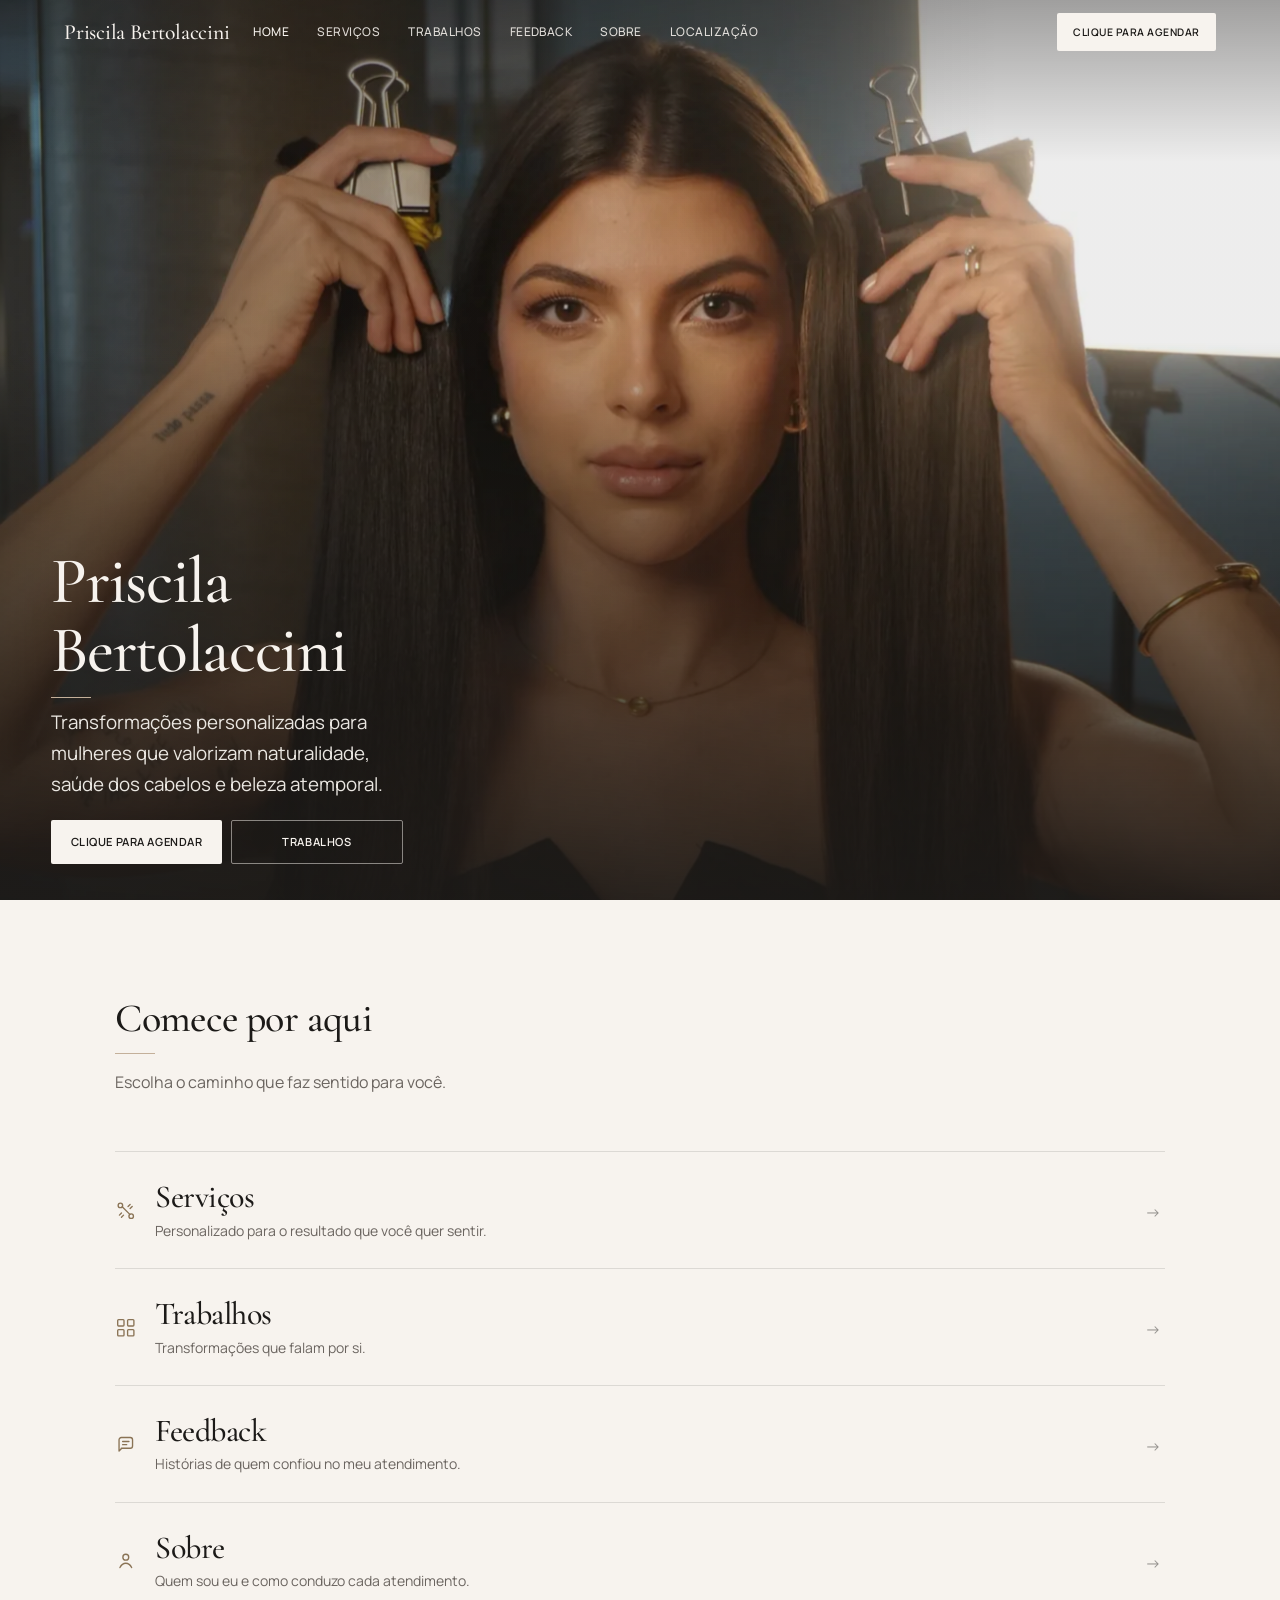
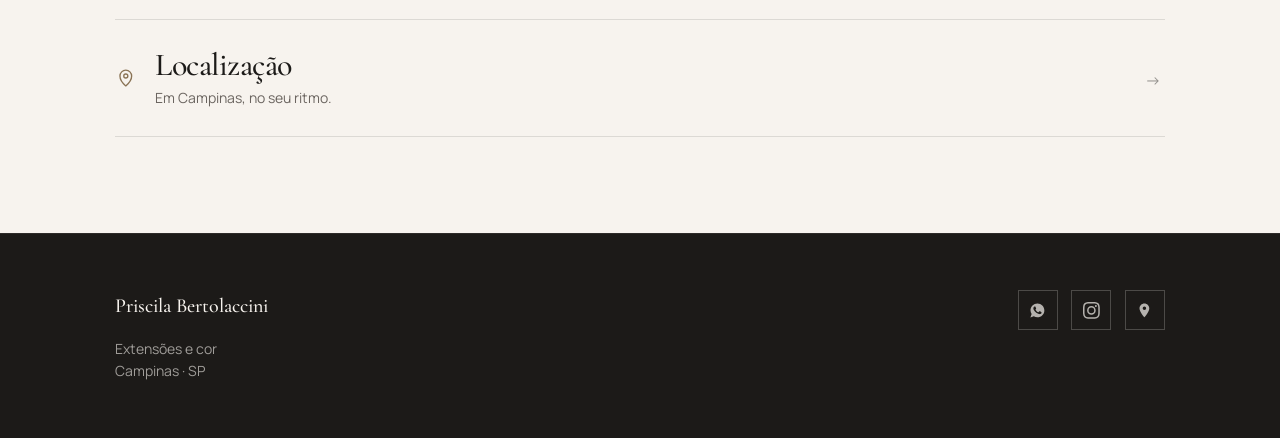
==== commit 3f8982d6: "Refine sitewide footer meta to Extensoes e cor and Campinas. Co-authored-by: Cursor <cursoragent@cur" ====
--- a/index.html
+++ b/index.html
@@ -36,7 +36,7 @@
   <link rel="preconnect" href="https://fonts.googleapis.com" />
   <link rel="preconnect" href="https://fonts.gstatic.com" crossorigin />
   <link href="https://fonts.googleapis.com/css2?family=Cormorant+Garamond:ital,wght@0,400;0,500;0,600;1,400&amp;family=Manrope:wght@400;500;600&amp;display=swap" rel="stylesheet" />
-  <link rel="stylesheet" href="assets/css/site.css?v=1790013357" />
+  <link rel="stylesheet" href="assets/css/site.css?v=1790019955" />
     <script type="application/ld+json">
   {
     "@context": "https://schema.org",
@@ -193,7 +193,7 @@
     <div class="container site-footer__inner">
       <div>
         <p class="site-footer__brand">Priscila Bertolaccini</p>
-        <p class="site-footer__meta">Mega Hair · Mechas · Henna · Cortes<br />Les Amis Nova Campinas</p>
+        <p class="site-footer__meta">Extensões e cor<br />Campinas · SP</p>
       </div>
       <div class="site-footer__links">
         <a class="site-footer__icon" href="https://wa.me/5535998171030?text=Ol%C3%A1%20Priscila%2C%20vim%20pelo%20site%20e%20quero%20agendar%20um%20hor%C3%A1rio%20no%20Les%20Amis." data-cta="whatsapp" target="_blank" rel="noopener" aria-label="WhatsApp">
@@ -212,6 +212,6 @@
   <div class="sticky-cta" data-sticky-cta>
     <a class="btn btn-primary" href="https://wa.me/5535998171030?text=Ol%C3%A1%20Priscila%2C%20vim%20pelo%20site%20e%20quero%20agendar%20um%20hor%C3%A1rio%20no%20Les%20Amis." data-cta="whatsapp" target="_blank" rel="noopener">Clique para agendar</a>
   </div>
-  <script src="assets/js/site.js?v=1790013357" defer></script>
+  <script src="assets/js/site.js?v=1790019955" defer></script>
 </body>
 </html>
--- a/assets/css/site.css
+++ b/assets/css/site.css
@@ -1287,6 +1287,16 @@
   font-size: 0.92rem;
   font-weight: 500;
   color: var(--color-text);
+  text-decoration: none;
+  transition: color var(--dur-1) var(--ease-out);
+}
+
+a.location-chip:hover {
+  color: var(--color-accent);
+}
+
+a.location-chip:hover .location-chip__icon {
+  color: var(--color-accent);
 }
 
 .location-chip__icon {
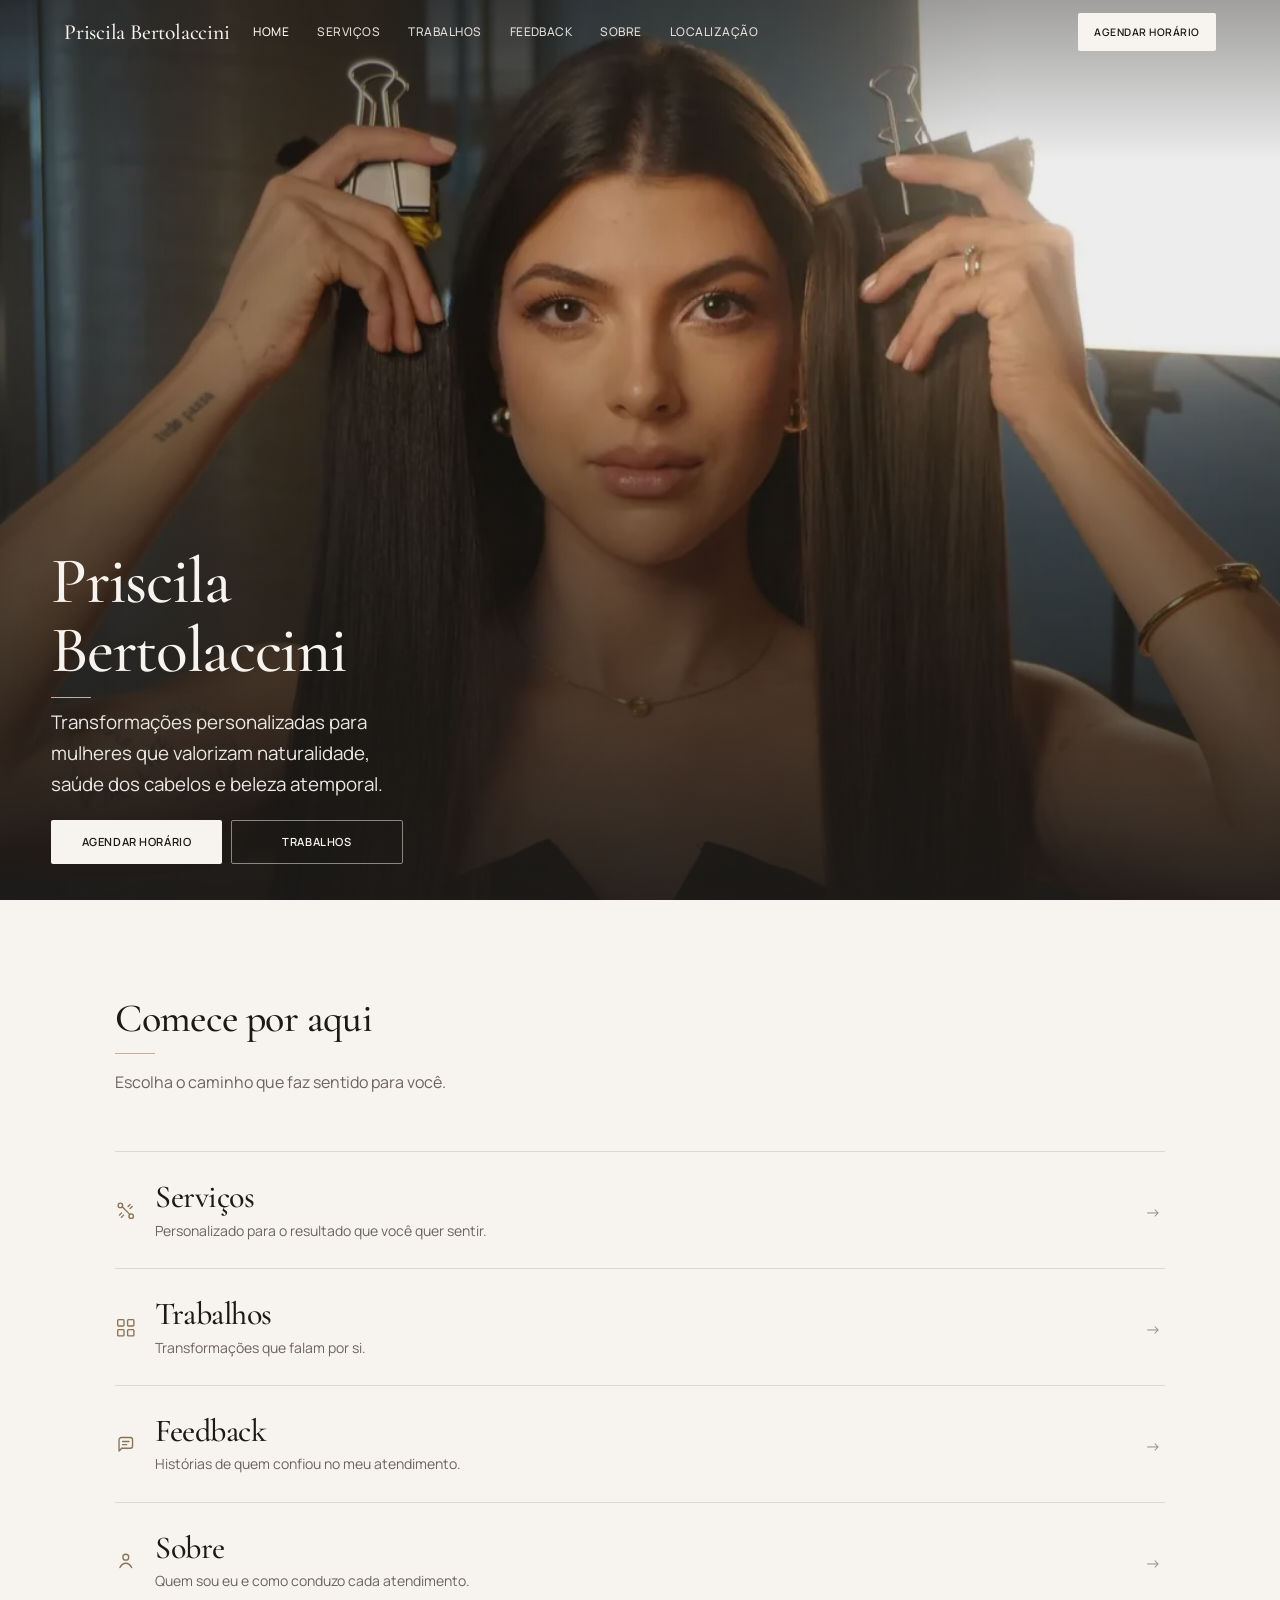
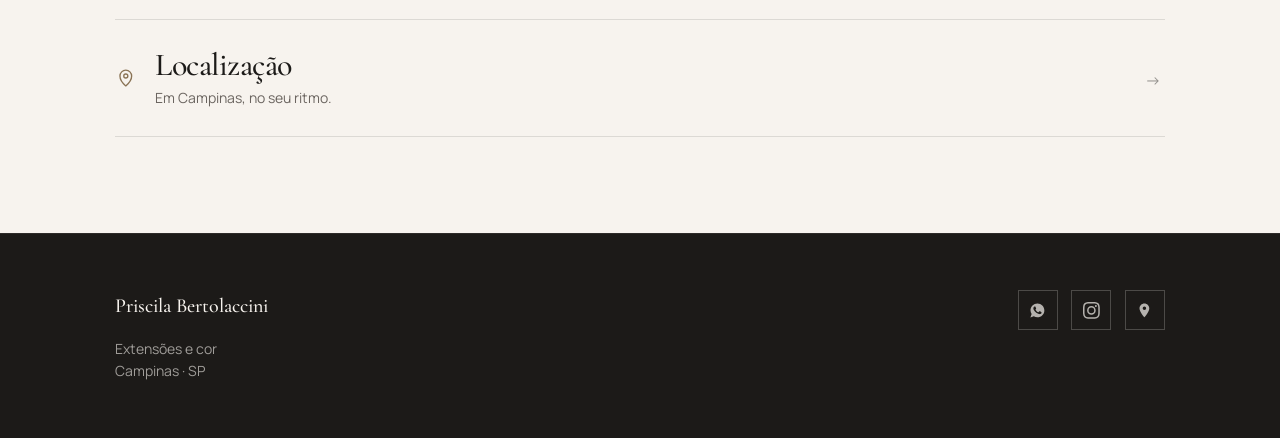
==== commit 660522bf: "Reapply silent upgrades on backup visual: CTA, videos, schema. Restore point kept; Home/landing look" ====
--- a/index.html
+++ b/index.html
@@ -36,7 +36,7 @@
   <link rel="preconnect" href="https://fonts.googleapis.com" />
   <link rel="preconnect" href="https://fonts.gstatic.com" crossorigin />
   <link href="https://fonts.googleapis.com/css2?family=Cormorant+Garamond:ital,wght@0,400;0,500;0,600;1,400&amp;family=Manrope:wght@400;500;600&amp;display=swap" rel="stylesheet" />
-  <link rel="stylesheet" href="assets/css/site.css?v=1790019955" />
+  <link rel="stylesheet" href="assets/css/site.css?v=1770000200" />
     <script type="application/ld+json">
   {
     "@context": "https://schema.org",
@@ -47,12 +47,15 @@
     "telephone": "+5535998171030",
     "address": {
       "@type": "PostalAddress",
-      "streetAddress": "Les Amis Nova Campinas",
+      "streetAddress": "Rua Augusto César de Andrade, 364, Nova Campinas",
       "addressLocality": "Campinas",
       "addressRegion": "SP",
       "addressCountry": "BR"
     },
-    "sameAs": ["https://www.instagram.com/prisbertolaccini/"],
+    "sameAs": [
+      "https://www.instagram.com/prisbertolaccini/",
+      "https://www.instagram.com/lesamiscampinas/"
+    ],
     "hasOfferCatalog": {
       "@type": "OfferCatalog",
       "name": "Serviços",
@@ -74,12 +77,12 @@
         <a href="" aria-current="page">Home</a>
         <a href="servicos/">Serviços</a>
         <a href="trabalhos/">Trabalhos</a>
-        <a href="#feedback">Feedback</a>
+        <a href="feedback/">Feedback</a>
         <a href="sobre/">Sobre</a>
         <a href="salao-contato/">Localização</a>
       </nav>
       <div class="site-header__actions">
-        <a class="btn btn-primary site-header__cta" href="https://wa.me/5535998171030?text=Ol%C3%A1%20Priscila%2C%20vim%20pelo%20site%20e%20quero%20agendar%20um%20hor%C3%A1rio%20no%20Les%20Amis." data-cta="whatsapp" target="_blank" rel="noopener">Clique para agendar</a>
+        <a class="btn btn-primary site-header__cta" href="https://wa.me/5535998171030?text=Ol%C3%A1%20Priscila%2C%20vim%20pelo%20site%20e%20quero%20agendar%20um%20hor%C3%A1rio%20no%20Les%20Amis." data-cta="whatsapp" target="_blank" rel="noopener">Agendar horário</a>
         <button type="button" class="site-header__toggle" data-nav-toggle aria-expanded="false" aria-controls="nav-drawer" aria-label="Abrir menu">
           <span></span><span></span>
         </button>
@@ -98,12 +101,12 @@
       <a href="" aria-current="page" data-nav-overlay>Home</a>
       <a href="servicos/" data-nav-overlay>Serviços</a>
       <a href="trabalhos/" data-nav-overlay>Trabalhos</a>
-      <a href="#feedback" data-nav-overlay>Feedback</a>
+      <a href="feedback/" data-nav-overlay>Feedback</a>
       <a href="sobre/" data-nav-overlay>Sobre</a>
       <a href="salao-contato/" data-nav-overlay>Localização</a>
       </nav>
       <div class="nav-drawer__cta">
-        <a class="btn btn-primary" href="https://wa.me/5535998171030?text=Ol%C3%A1%20Priscila%2C%20vim%20pelo%20site%20e%20quero%20agendar%20um%20hor%C3%A1rio%20no%20Les%20Amis." data-cta="whatsapp" target="_blank" rel="noopener">Clique para agendar</a>
+        <a class="btn btn-primary" href="https://wa.me/5535998171030?text=Ol%C3%A1%20Priscila%2C%20vim%20pelo%20site%20e%20quero%20agendar%20um%20hor%C3%A1rio%20no%20Les%20Amis." data-cta="whatsapp" target="_blank" rel="noopener">Agendar horário</a>
       </div>
     </div>
   </div>
@@ -119,13 +122,13 @@
         <h1 class="brand">Priscila Bertolaccini<span aria-hidden="true"></span></h1>
         <p class="lede">Transformações personalizadas para mulheres que valorizam naturalidade, saúde dos cabelos e beleza atemporal.</p>
         <div class="ctas">
-          <a class="btn btn-primary" href="https://wa.me/5535998171030?text=Ol%C3%A1%20Priscila%2C%20vim%20pelo%20site%20e%20quero%20agendar%20um%20hor%C3%A1rio%20no%20Les%20Amis." data-cta="whatsapp" target="_blank" rel="noopener">Clique para agendar</a>
+          <a class="btn btn-primary" href="https://wa.me/5535998171030?text=Ol%C3%A1%20Priscila%2C%20vim%20pelo%20site%20e%20quero%20agendar%20um%20hor%C3%A1rio%20no%20Les%20Amis." data-cta="whatsapp" target="_blank" rel="noopener">Agendar horário</a>
           <a class="btn btn-ghost" href="trabalhos/">Trabalhos</a>
         </div>
       </div>
     </section>
 
-    <section class="section" id="feedback" aria-label="Navegação">
+    <section class="section" id="comece" aria-label="Navegação">
       <div class="container">
         <div class="section-intro reveal">
           <h2>Comece por aqui</h2>
@@ -153,7 +156,7 @@
             </div>
             <span class="specialty-row__arrow" aria-hidden="true">→</span>
           </a>
-          <a class="specialty-row home-nav__row reveal" href="#feedback">
+          <a class="specialty-row home-nav__row reveal" href="feedback/">
             <span class="home-nav__icon" aria-hidden="true">
               <svg viewBox="0 0 24 24" fill="none" stroke="currentColor" stroke-width="1.5" stroke-linecap="round" stroke-linejoin="round"><path d="M7 17.5 4.5 20V7.5A2.5 2.5 0 0 1 7 5h10a2.5 2.5 0 0 1 2.5 2.5v7A2.5 2.5 0 0 1 17 17H7z"/><path d="M8.5 9.5h7M8.5 13h4.5"/></svg>
             </span>
@@ -210,8 +213,8 @@
   </footer>
 
   <div class="sticky-cta" data-sticky-cta>
-    <a class="btn btn-primary" href="https://wa.me/5535998171030?text=Ol%C3%A1%20Priscila%2C%20vim%20pelo%20site%20e%20quero%20agendar%20um%20hor%C3%A1rio%20no%20Les%20Amis." data-cta="whatsapp" target="_blank" rel="noopener">Clique para agendar</a>
+    <a class="btn btn-primary" href="https://wa.me/5535998171030?text=Ol%C3%A1%20Priscila%2C%20vim%20pelo%20site%20e%20quero%20agendar%20um%20hor%C3%A1rio%20no%20Les%20Amis." data-cta="whatsapp" target="_blank" rel="noopener">Agendar horário</a>
   </div>
-  <script src="assets/js/site.js?v=1790019955" defer></script>
+  <script src="assets/js/site.js?v=1770000200" defer></script>
 </body>
 </html>
--- a/assets/css/site.css
+++ b/assets/css/site.css
@@ -639,6 +639,20 @@
   min-height: clamp(22rem, 55vh, 30rem);
 }
 
+/* Tighten gap between Servicos quote and Mega Hair */
+.section--bridge {
+  padding-top: clamp(3.5rem, 8vw, 6rem);
+  padding-bottom: clamp(1.25rem, 3vw, 2rem);
+}
+
+.section--bridge + .service-block {
+  padding-top: clamp(1.25rem, 3vw, 2rem);
+}
+
+.section--flush-top {
+  padding-top: 0;
+}
+
 .page-hero--text-only {
   min-height: auto;
   padding-block: calc(var(--header-h) + 3rem) 3rem;
@@ -1062,6 +1076,142 @@
   transform: scale(1.03);
 }
 
+.gallery--lightbox .gallery__item {
+  cursor: zoom-in;
+}
+
+.gallery--lightbox .gallery__item img {
+  pointer-events: auto;
+}
+
+/* --------------------------------------------------------------------------
+   Lightbox
+   -------------------------------------------------------------------------- */
+
+body.lightbox-open {
+  overflow: hidden;
+}
+
+.lightbox {
+  position: fixed;
+  inset: 0;
+  z-index: 250;
+  display: grid;
+  place-items: center;
+  padding: max(1rem, env(safe-area-inset-top)) 1rem max(1rem, env(safe-area-inset-bottom));
+}
+
+.lightbox[hidden] {
+  display: none;
+}
+
+.lightbox__backdrop {
+  position: absolute;
+  inset: 0;
+  background: rgba(28, 26, 24, 0.92);
+  border: 0;
+  cursor: zoom-out;
+}
+
+.lightbox__figure {
+  position: relative;
+  z-index: 1;
+  margin: 0;
+  max-width: min(92vw, 56rem);
+  max-height: calc(100vh - 5.5rem);
+  display: flex;
+  flex-direction: column;
+  align-items: center;
+  gap: 0.75rem;
+}
+
+.lightbox__img {
+  max-width: 100%;
+  max-height: calc(100vh - 7rem);
+  width: auto;
+  height: auto;
+  object-fit: contain;
+  box-shadow: 0 12px 40px rgba(0, 0, 0, 0.35);
+}
+
+.lightbox__close {
+  position: absolute;
+  top: max(0.85rem, env(safe-area-inset-top));
+  right: max(0.85rem, env(safe-area-inset-right));
+  z-index: 2;
+  width: 2.75rem;
+  height: 2.75rem;
+  display: grid;
+  place-items: center;
+  color: var(--color-text-on-dark);
+  background: transparent;
+}
+
+.lightbox__close span {
+  position: absolute;
+  width: 1.15rem;
+  height: 1.5px;
+  background: currentColor;
+}
+
+.lightbox__close span:first-child {
+  transform: rotate(45deg);
+}
+
+.lightbox__close span:last-child {
+  transform: rotate(-45deg);
+}
+
+.lightbox__nav {
+  position: absolute;
+  top: 50%;
+  z-index: 2;
+  transform: translateY(-50%);
+  width: 2.75rem;
+  height: 2.75rem;
+  display: grid;
+  place-items: center;
+  color: var(--color-text-on-dark);
+  font-size: 1.35rem;
+  line-height: 1;
+  background: rgba(247, 243, 238, 0.08);
+  border: 1px solid rgba(247, 243, 238, 0.18);
+  transition: background var(--dur-1) var(--ease-out);
+}
+
+.lightbox__nav:hover {
+  background: rgba(247, 243, 238, 0.16);
+}
+
+.lightbox__nav--prev {
+  left: max(0.5rem, env(safe-area-inset-left));
+}
+
+.lightbox__nav--next {
+  right: max(0.5rem, env(safe-area-inset-right));
+}
+
+.lightbox__nav[hidden] {
+  display: none;
+}
+
+@media (max-width: 720px) {
+  .lightbox__nav {
+    top: auto;
+    bottom: max(1rem, env(safe-area-inset-bottom));
+    transform: none;
+  }
+
+  .lightbox__figure {
+    max-height: calc(100vh - 7.5rem);
+    margin-bottom: 3.25rem;
+  }
+
+  .lightbox__img {
+    max-height: calc(100vh - 9rem);
+  }
+}
+
 @media (min-width: 900px) {
   .gallery--feed {
     grid-template-columns: repeat(3, 1fr);
@@ -1150,8 +1300,10 @@
 }
 
 .feedback-close {
-  margin-top: clamp(2rem, 5vw, 3rem);
+  margin-top: clamp(2.5rem, 6vw, 4rem);
   max-width: 36rem;
+  margin-inline: auto;
+  text-align: center;
 }
 
 .feedback-close p {
@@ -1165,11 +1317,106 @@
   color: var(--color-text);
   font-family: var(--font-display);
   font-size: clamp(1.35rem, 2.8vw, 1.75rem);
-  line-height: 1.3;
+  font-style: italic;
+  line-height: 1.35;
 }
 
 .feedback-close .btn {
   margin-top: 1.75rem;
+}
+
+.feedback-intro {
+  max-width: 36rem;
+  margin-inline: auto;
+  text-align: center;
+  margin-bottom: clamp(2rem, 5vw, 3rem);
+}
+
+.feedback-intro__lead {
+  font-family: var(--font-display);
+  font-size: clamp(1.5rem, 3.2vw, 2rem);
+  font-style: italic;
+  font-weight: 500;
+  color: var(--color-text) !important;
+  line-height: 1.3;
+  max-width: 22ch;
+  margin-inline: auto;
+}
+
+.feedback-intro .brand-rule {
+  margin-inline: auto;
+}
+
+.gallery--feedback {
+  width: 100%;
+  max-width: 22rem;
+  margin: 0 auto;
+  padding: 0 var(--page-pad);
+  display: grid;
+  grid-template-columns: 1fr;
+  gap: 1.25rem;
+}
+
+.gallery--feedback .gallery__item {
+  aspect-ratio: auto;
+  overflow: hidden;
+  background: var(--color-bg-elevated);
+}
+
+.gallery--feedback .gallery__item img {
+  width: 100%;
+  height: auto;
+  object-fit: contain;
+  display: block;
+}
+
+.gallery--feedback .gallery__item:hover img {
+  transform: none;
+}
+
+@media (min-width: 720px) {
+  .gallery--feedback {
+    max-width: 46rem;
+    grid-template-columns: repeat(2, 1fr);
+    gap: 1.5rem;
+  }
+}
+
+.quotes {
+  display: flex;
+  flex-direction: column;
+  gap: 0;
+  max-width: 38rem;
+  margin-inline: auto;
+}
+
+.quote {
+  margin: 0;
+  padding: clamp(1.5rem, 3.5vw, 2rem) 0;
+  border-top: 1px solid var(--color-line);
+}
+
+.quote:last-child {
+  border-bottom: 1px solid var(--color-line);
+}
+
+.quote blockquote {
+  margin: 0;
+}
+
+.quote p {
+  font-family: var(--font-display);
+  font-size: clamp(1.15rem, 2.4vw, 1.4rem);
+  font-style: italic;
+  font-weight: 400;
+  line-height: 1.45;
+  color: var(--color-text);
+  letter-spacing: -0.01em;
+}
+
+.quote--featured p {
+  font-size: clamp(1.25rem, 2.8vw, 1.6rem);
+  line-height: 1.4;
 }
 
 .prose {
@@ -1187,11 +1434,19 @@
   margin-top: 0;
 }
 
-.prose-emphasis {
+.prose p.prose-emphasis {
   font-family: var(--font-display);
-  font-size: clamp(1.25rem, 2.5vw, 1.6rem);
+  font-style: italic;
+  font-weight: 500;
+  /* One line: size scales to fill the available width */
+  font-size: min(2.85rem, calc((100vw - (2 * var(--page-pad))) / 17.25));
   color: var(--color-text) !important;
-  line-height: 1.35;
+  line-height: 1.2;
+  letter-spacing: -0.03em;
+  margin-top: 1.5rem;
+  white-space: nowrap;
+  max-width: none;
+  overflow: visible;
 }
 
 .service-kicker {
